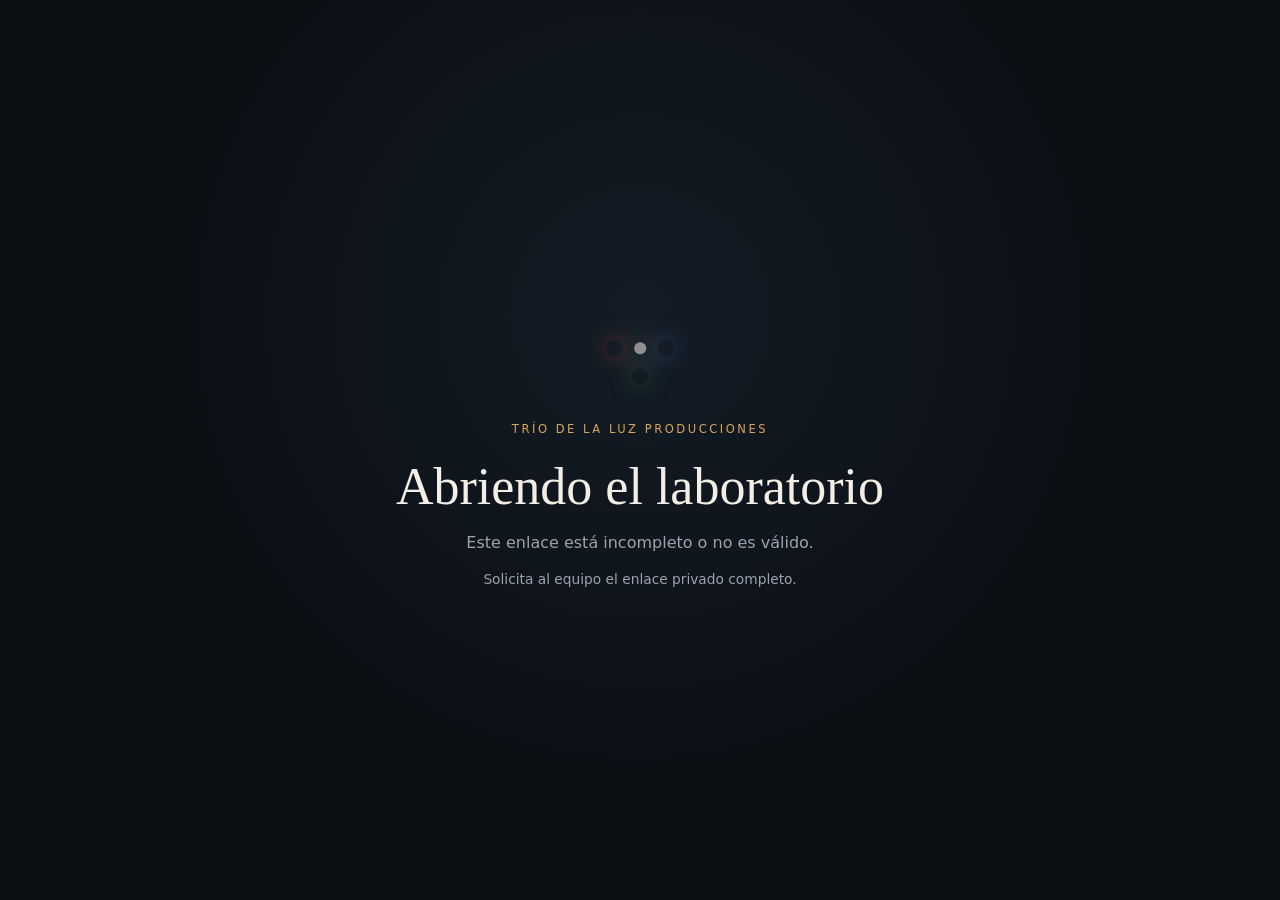
==== equipo/laboratorio-triangulo-141c6662b835bec7ed365e69/index.html @ 826d6dcb "Añadir laboratorio cifrado para acceso por enlace" ====
<!doctype html>
<html lang="es">
<head>
  <meta charset="utf-8">
  <meta name="viewport" content="width=device-width, initial-scale=1, viewport-fit=cover">
  <meta name="robots" content="noindex,nofollow,noarchive,nosnippet,noimageindex">
  <meta name="referrer" content="no-referrer">
  <title>Acceso privado · Trío de la Luz Producciones</title>
  <style>
    :root {
      color-scheme: dark;
      --night: #0b0e12;
      --stone: #1b212b;
      --white: #f4efe6;
      --muted: #9aa3af;
      --amber: #d8a657;
      --red: #d1503f;
      --blue: #4a7fb5;
      --green: #3f9b6e;
    }
    * { box-sizing: border-box; }
    body {
      min-height: 100vh;
      margin: 0;
      display: grid;
      place-items: center;
      padding: 2rem;
      background:
        radial-gradient(circle at 50% 35%, rgba(74,127,181,.12), transparent 34rem),
        var(--night);
      color: var(--white);
      font-family: Inter, system-ui, -apple-system, BlinkMacSystemFont, "Segoe UI", sans-serif;
    }
    main { width: min(34rem, 100%); text-align: center; }
    .mark {
      position: relative;
      width: 5rem;
      height: 5rem;
      margin: 0 auto 2rem;
      animation: breathe 2.4s ease-in-out infinite;
    }
    .mark span {
      position: absolute;
      top: 50%;
      left: 50%;
      width: 1rem;
      height: 1rem;
      border-radius: 50%;
      box-shadow: 0 0 1.4rem currentColor;
    }
    .mark span:nth-child(1) { color: var(--red); transform: translate(-2.1rem, -.5rem); }
    .mark span:nth-child(2) { color: var(--blue); transform: translate(1.1rem, -.5rem); }
    .mark span:nth-child(3) { color: var(--green); transform: translate(-.5rem, 1.25rem); }
    .mark::after {
      content: "";
      position: absolute;
      top: 50%;
      left: 50%;
      width: .72rem;
      height: .72rem;
      border-radius: 50%;
      background: var(--white);
      transform: translate(-50%, -50%);
      box-shadow: 0 0 1.8rem rgba(244,239,230,.85);
    }
    h1 {
      margin: 0 0 .8rem;
      font-family: Georgia, "Times New Roman", serif;
      font-size: clamp(2rem, 7vw, 3.25rem);
      font-weight: 400;
    }
    p { margin: 0 auto; color: var(--muted); line-height: 1.7; }
    .eyebrow {
      margin-bottom: 1.1rem;
      color: var(--amber);
      font-size: .72rem;
      letter-spacing: .22em;
      text-transform: uppercase;
    }
    #detail { margin-top: .75rem; font-size: .86rem; }
    html.error .mark { animation: none; opacity: .55; }
    @keyframes breathe { 50% { transform: scale(1.06); filter: brightness(1.16); } }
    @media (prefers-reduced-motion: reduce) { .mark { animation: none; } }
  </style>
</head>
<body>
  <main>
    <div class="mark" aria-hidden="true"><span></span><span></span><span></span></div>
    <p class="eyebrow">Trío de la Luz Producciones</p>
    <h1>Abriendo el laboratorio</h1>
    <p id="status" role="status" aria-live="polite">Verificando el enlace privado…</p>
    <p id="detail">El contenido se descifra únicamente en este dispositivo.</p>
    <noscript>Necesitas activar JavaScript para abrir este contenido.</noscript>
  </main>
  <script>
    (async () => {
      const status = document.getElementById("status");
      const detail = document.getElementById("detail");

      try {
        const token = location.hash.slice(1);
        if (!/^k1\.[A-Za-z0-9_-]{43}$/.test(token)) throw new Error("invalid-link");

        const encodedKey = token.slice(3);
        const base64 = encodedKey.replace(/-/g, "+").replace(/_/g, "/") + "=".repeat((4 - encodedKey.length % 4) % 4);
        const keyBytes = Uint8Array.from(atob(base64), character => character.charCodeAt(0));
        const response = await fetch("contenido.tlab", { cache: "no-store" });
        if (!response.ok) throw new Error("unavailable");

        const payload = new Uint8Array(await response.arrayBuffer());
        const magic = new TextDecoder().decode(payload.subarray(0, 4));
        if (magic !== "TDL1" || payload.length < 33) throw new Error("invalid-content");

        const iv = payload.subarray(4, 16);
        const encryptedContent = payload.subarray(16);
        const key = await crypto.subtle.importKey(
          "raw",
          keyBytes,
          { name: "AES-GCM" },
          false,
          ["decrypt"]
        );
        const plaintext = await crypto.subtle.decrypt(
          { name: "AES-GCM", iv, tagLength: 128 },
          key,
          encryptedContent
        );

        const html = new TextDecoder().decode(plaintext);
        document.open();
        document.write(html);
        document.close();
      } catch (error) {
        document.documentElement.classList.add("error");
        status.textContent = "Este enlace está incompleto o no es válido.";
        detail.textContent = "Solicita al equipo el enlace privado completo.";
      }
    })();
  </script>
</body>
</html>
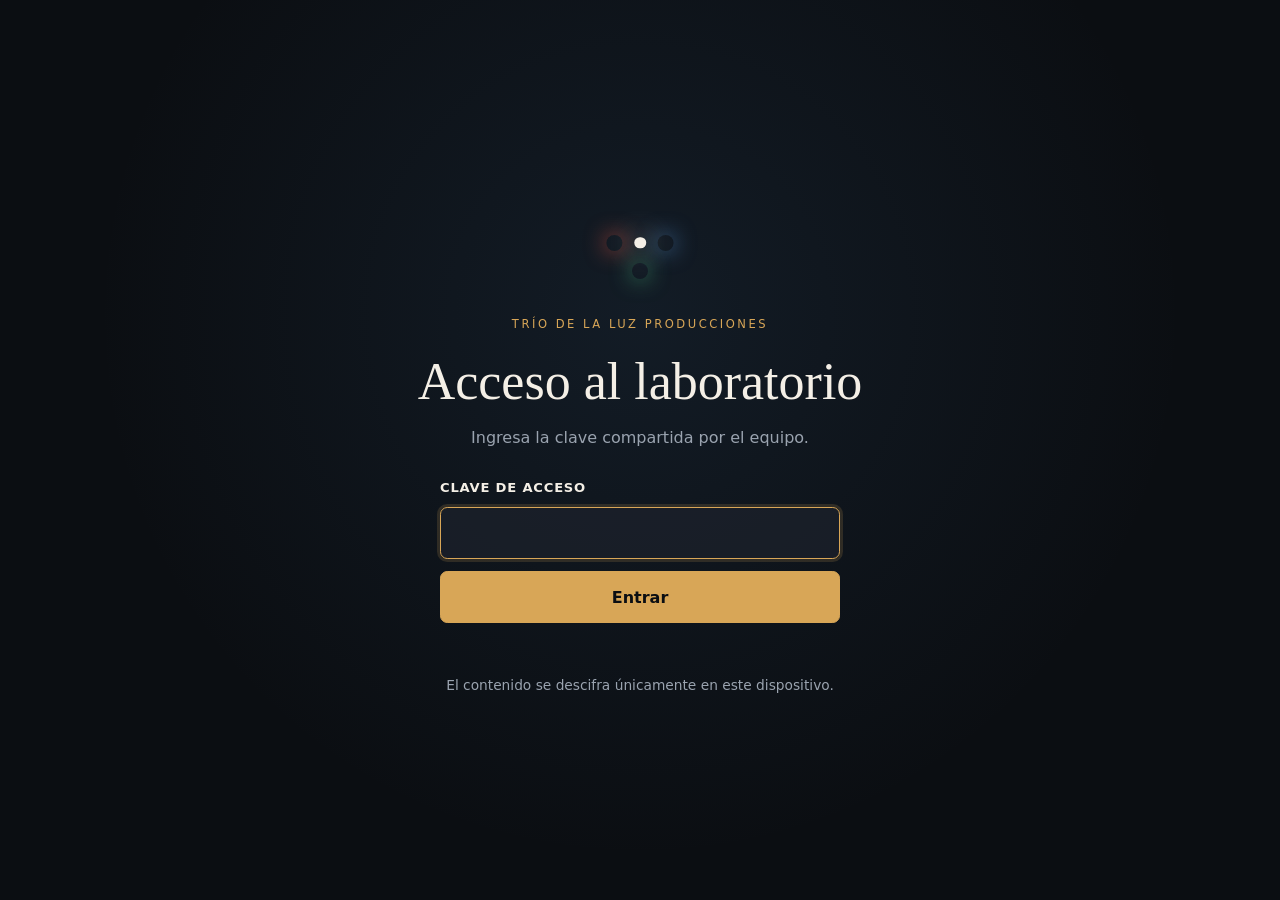
==== commit 07e4ab3a: "Add password gate for private lab" ====
--- a/equipo/laboratorio-triangulo-141c6662b835bec7ed365e69/index.html
+++ b/equipo/laboratorio-triangulo-141c6662b835bec7ed365e69/index.html
@@ -77,7 +77,50 @@
       letter-spacing: .22em;
       text-transform: uppercase;
     }
-    #detail { margin-top: .75rem; font-size: .86rem; }
+    form {
+      display: grid;
+      gap: .8rem;
+      width: min(25rem, 100%);
+      margin: 1.8rem auto 0;
+      text-align: left;
+    }
+    label {
+      color: var(--white);
+      font-size: .82rem;
+      font-weight: 650;
+      letter-spacing: .06em;
+      text-transform: uppercase;
+    }
+    input,
+    button {
+      width: 100%;
+      min-height: 3.2rem;
+      border-radius: .45rem;
+      font: inherit;
+    }
+    input {
+      border: 1px solid rgba(244,239,230,.22);
+      padding: .75rem 1rem;
+      background: rgba(27,33,43,.78);
+      color: var(--white);
+      outline: none;
+    }
+    input:focus {
+      border-color: var(--amber);
+      box-shadow: 0 0 0 3px rgba(216,166,87,.16);
+    }
+    button {
+      border: 1px solid var(--amber);
+      padding: .75rem 1rem;
+      background: var(--amber);
+      color: var(--night);
+      cursor: pointer;
+      font-weight: 750;
+    }
+    button:hover { filter: brightness(1.08); }
+    button:disabled { cursor: wait; opacity: .68; }
+    #status { min-height: 1.7rem; margin-top: 1rem; }
+    #detail { margin-top: .5rem; font-size: .86rem; }
     html.error .mark { animation: none; opacity: .55; }
     @keyframes breathe { 50% { transform: scale(1.06); filter: brightness(1.16); } }
     @media (prefers-reduced-motion: reduce) { .mark { animation: none; } }
@@ -87,54 +130,87 @@
   <main>
     <div class="mark" aria-hidden="true"><span></span><span></span><span></span></div>
     <p class="eyebrow">Trío de la Luz Producciones</p>
-    <h1>Abriendo el laboratorio</h1>
-    <p id="status" role="status" aria-live="polite">Verificando el enlace privado…</p>
+    <h1>Acceso al laboratorio</h1>
+    <p>Ingresa la clave compartida por el equipo.</p>
+    <form id="gate">
+      <label for="password">Clave de acceso</label>
+      <input id="password" name="password" type="password" autocomplete="current-password" required autofocus>
+      <button id="submit" type="submit">Entrar</button>
+    </form>
+    <p id="status" role="status" aria-live="polite"></p>
     <p id="detail">El contenido se descifra únicamente en este dispositivo.</p>
     <noscript>Necesitas activar JavaScript para abrir este contenido.</noscript>
   </main>
   <script>
-    (async () => {
+    (() => {
+      const form = document.getElementById("gate");
+      const passwordField = document.getElementById("password");
+      const submitButton = document.getElementById("submit");
       const status = document.getElementById("status");
       const detail = document.getElementById("detail");
 
-      try {
-        const token = location.hash.slice(1);
-        if (!/^k1\.[A-Za-z0-9_-]{43}$/.test(token)) throw new Error("invalid-link");
-
-        const encodedKey = token.slice(3);
-        const base64 = encodedKey.replace(/-/g, "+").replace(/_/g, "/") + "=".repeat((4 - encodedKey.length % 4) % 4);
-        const keyBytes = Uint8Array.from(atob(base64), character => character.charCodeAt(0));
-        const response = await fetch("contenido.tlab", { cache: "no-store" });
-        if (!response.ok) throw new Error("unavailable");
-
-        const payload = new Uint8Array(await response.arrayBuffer());
-        const magic = new TextDecoder().decode(payload.subarray(0, 4));
-        if (magic !== "TDL1" || payload.length < 33) throw new Error("invalid-content");
-
-        const iv = payload.subarray(4, 16);
-        const encryptedContent = payload.subarray(16);
-        const key = await crypto.subtle.importKey(
-          "raw",
-          keyBytes,
-          { name: "AES-GCM" },
-          false,
-          ["decrypt"]
-        );
-        const plaintext = await crypto.subtle.decrypt(
-          { name: "AES-GCM", iv, tagLength: 128 },
-          key,
-          encryptedContent
-        );
-
-        const html = new TextDecoder().decode(plaintext);
-        document.open();
-        document.write(html);
-        document.close();
-      } catch (error) {
-        document.documentElement.classList.add("error");
-        status.textContent = "Este enlace está incompleto o no es válido.";
-        detail.textContent = "Solicita al equipo el enlace privado completo.";
+      if (location.hash) {
+        history.replaceState(null, "", location.pathname + location.search);
       }
+
+      form.addEventListener("submit", async event => {
+        event.preventDefault();
+        const password = passwordField.value;
+        if (!password) return;
+
+        document.documentElement.classList.remove("error");
+        submitButton.disabled = true;
+        submitButton.textContent = "Verificando…";
+        status.textContent = "Comprobando la clave…";
+
+        try {
+          const response = await fetch("contenido.tlab", { cache: "no-store" });
+          if (!response.ok) throw new Error("unavailable");
+
+          const payload = new Uint8Array(await response.arrayBuffer());
+          const magic = new TextDecoder().decode(payload.subarray(0, 4));
+          if (magic !== "TDL2" || payload.length < 53) throw new Error("invalid-content");
+
+          const iterations = new DataView(payload.buffer, payload.byteOffset, payload.byteLength).getUint32(4, false);
+          if (iterations < 100000 || iterations > 2000000) throw new Error("invalid-content");
+
+          const salt = payload.subarray(8, 24);
+          const iv = payload.subarray(24, 36);
+          const encryptedContent = payload.subarray(36);
+          const keyMaterial = await crypto.subtle.importKey(
+            "raw",
+            new TextEncoder().encode(password),
+            "PBKDF2",
+            false,
+            ["deriveKey"]
+          );
+          const key = await crypto.subtle.deriveKey(
+            { name: "PBKDF2", salt, iterations, hash: "SHA-256" },
+            keyMaterial,
+            { name: "AES-GCM", length: 256 },
+            false,
+            ["decrypt"]
+          );
+          const plaintext = await crypto.subtle.decrypt(
+            { name: "AES-GCM", iv, tagLength: 128 },
+            key,
+            encryptedContent
+          );
+
+          const html = new TextDecoder().decode(plaintext);
+          document.open();
+          document.write(html);
+          document.close();
+        } catch (error) {
+          document.documentElement.classList.add("error");
+          status.textContent = "La clave no es correcta o el contenido no está disponible.";
+          detail.textContent = "Revisa la clave e inténtalo nuevamente.";
+          passwordField.value = "";
+          passwordField.focus();
+          submitButton.disabled = false;
+          submitButton.textContent = "Entrar";
+        }
+      });
     })();
   </script>
 </body>
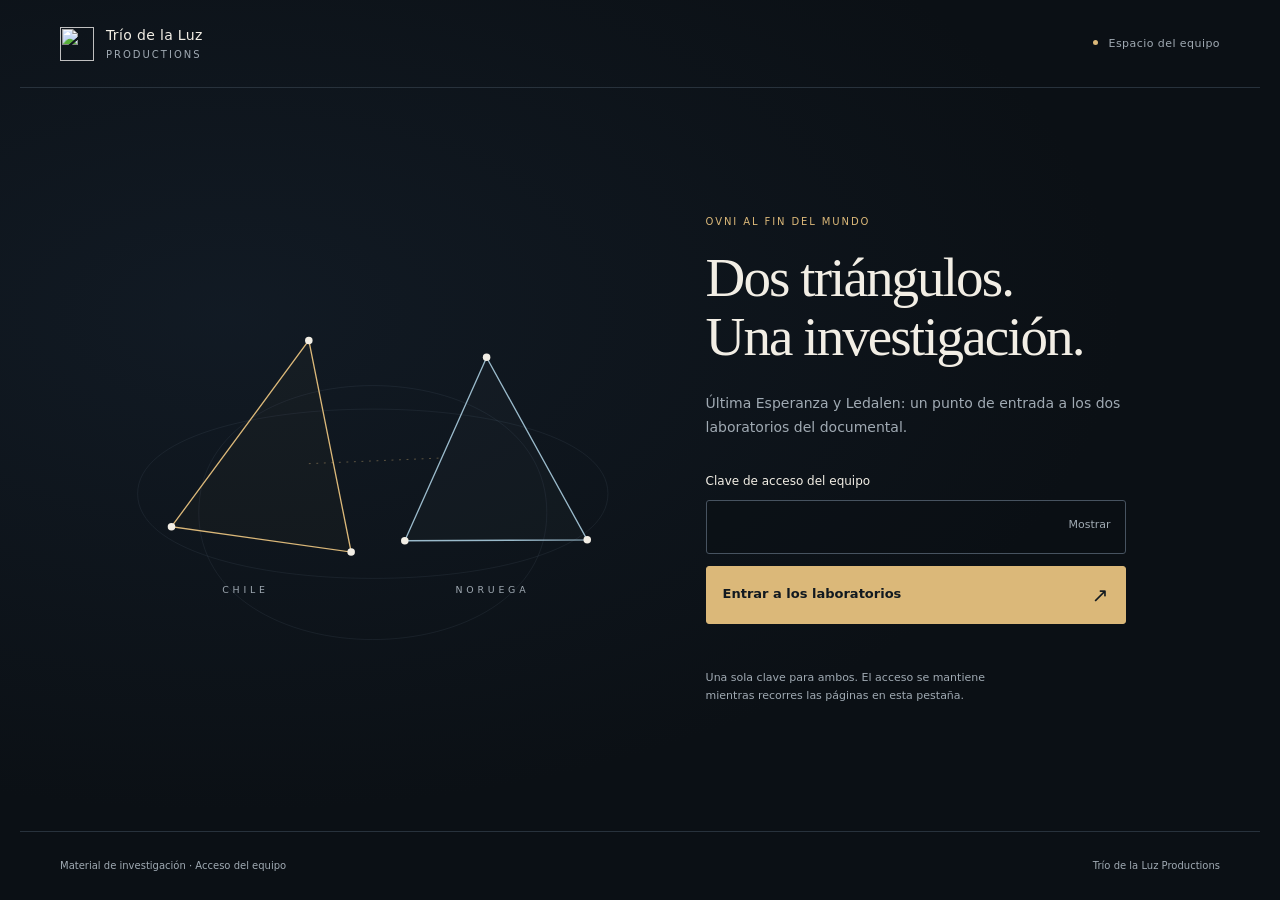
==== commit a9468cd1: "Añadir portada privada con acceso común a ambos laboratorios" ====
--- a/equipo/laboratorio-triangulo-141c6662b835bec7ed365e69/index.html
+++ b/equipo/laboratorio-triangulo-141c6662b835bec7ed365e69/index.html
@@ -2,216 +2,13 @@
 <html lang="es">
 <head>
   <meta charset="utf-8">
-  <meta name="viewport" content="width=device-width, initial-scale=1, viewport-fit=cover">
+  <meta name="viewport" content="width=device-width, initial-scale=1">
   <meta name="robots" content="noindex,nofollow,noarchive,nosnippet,noimageindex">
   <meta name="referrer" content="no-referrer">
-  <title>Acceso privado · Trío de la Luz Producciones</title>
-  <style>
-    :root {
-      color-scheme: dark;
-      --night: #0b0e12;
-      --stone: #1b212b;
-      --white: #f4efe6;
-      --muted: #9aa3af;
-      --amber: #d8a657;
-      --red: #d1503f;
-      --blue: #4a7fb5;
-      --green: #3f9b6e;
-    }
-    * { box-sizing: border-box; }
-    body {
-      min-height: 100vh;
-      margin: 0;
-      display: grid;
-      place-items: center;
-      padding: 2rem;
-      background:
-        radial-gradient(circle at 50% 35%, rgba(74,127,181,.12), transparent 34rem),
-        var(--night);
-      color: var(--white);
-      font-family: Inter, system-ui, -apple-system, BlinkMacSystemFont, "Segoe UI", sans-serif;
-    }
-    main { width: min(34rem, 100%); text-align: center; }
-    .mark {
-      position: relative;
-      width: 5rem;
-      height: 5rem;
-      margin: 0 auto 2rem;
-      animation: breathe 2.4s ease-in-out infinite;
-    }
-    .mark span {
-      position: absolute;
-      top: 50%;
-      left: 50%;
-      width: 1rem;
-      height: 1rem;
-      border-radius: 50%;
-      box-shadow: 0 0 1.4rem currentColor;
-    }
-    .mark span:nth-child(1) { color: var(--red); transform: translate(-2.1rem, -.5rem); }
-    .mark span:nth-child(2) { color: var(--blue); transform: translate(1.1rem, -.5rem); }
-    .mark span:nth-child(3) { color: var(--green); transform: translate(-.5rem, 1.25rem); }
-    .mark::after {
-      content: "";
-      position: absolute;
-      top: 50%;
-      left: 50%;
-      width: .72rem;
-      height: .72rem;
-      border-radius: 50%;
-      background: var(--white);
-      transform: translate(-50%, -50%);
-      box-shadow: 0 0 1.8rem rgba(244,239,230,.85);
-    }
-    h1 {
-      margin: 0 0 .8rem;
-      font-family: Georgia, "Times New Roman", serif;
-      font-size: clamp(2rem, 7vw, 3.25rem);
-      font-weight: 400;
-    }
-    p { margin: 0 auto; color: var(--muted); line-height: 1.7; }
-    .eyebrow {
-      margin-bottom: 1.1rem;
-      color: var(--amber);
-      font-size: .72rem;
-      letter-spacing: .22em;
-      text-transform: uppercase;
-    }
-    form {
-      display: grid;
-      gap: .8rem;
-      width: min(25rem, 100%);
-      margin: 1.8rem auto 0;
-      text-align: left;
-    }
-    label {
-      color: var(--white);
-      font-size: .82rem;
-      font-weight: 650;
-      letter-spacing: .06em;
-      text-transform: uppercase;
-    }
-    input,
-    button {
-      width: 100%;
-      min-height: 3.2rem;
-      border-radius: .45rem;
-      font: inherit;
-    }
-    input {
-      border: 1px solid rgba(244,239,230,.22);
-      padding: .75rem 1rem;
-      background: rgba(27,33,43,.78);
-      color: var(--white);
-      outline: none;
-    }
-    input:focus {
-      border-color: var(--amber);
-      box-shadow: 0 0 0 3px rgba(216,166,87,.16);
-    }
-    button {
-      border: 1px solid var(--amber);
-      padding: .75rem 1rem;
-      background: var(--amber);
-      color: var(--night);
-      cursor: pointer;
-      font-weight: 750;
-    }
-    button:hover { filter: brightness(1.08); }
-    button:disabled { cursor: wait; opacity: .68; }
-    #status { min-height: 1.7rem; margin-top: 1rem; }
-    #detail { margin-top: .5rem; font-size: .86rem; }
-    html.error .mark { animation: none; opacity: .55; }
-    @keyframes breathe { 50% { transform: scale(1.06); filter: brightness(1.16); } }
-    @media (prefers-reduced-motion: reduce) { .mark { animation: none; } }
-  </style>
+  <title>Los triángulos · Acceso del equipo</title>
+  <meta http-equiv="refresh" content="0;url=../triangulos/">
+  <script>location.replace(new URL("../triangulos/", location.href));</script>
+  <style>body{margin:0;min-height:100vh;display:grid;place-items:center;background:#0b1015;color:#f2eee5;font:16px/1.6 system-ui,sans-serif}a{color:#dbb879}</style>
 </head>
-<body>
-  <main>
-    <div class="mark" aria-hidden="true"><span></span><span></span><span></span></div>
-    <p class="eyebrow">Trío de la Luz Producciones</p>
-    <h1>Acceso al laboratorio</h1>
-    <p>Ingresa la clave compartida por el equipo.</p>
-    <form id="gate">
-      <label for="password">Clave de acceso</label>
-      <input id="password" name="password" type="password" autocomplete="current-password" required autofocus>
-      <button id="submit" type="submit">Entrar</button>
-    </form>
-    <p id="status" role="status" aria-live="polite"></p>
-    <p id="detail">El contenido se descifra únicamente en este dispositivo.</p>
-    <noscript>Necesitas activar JavaScript para abrir este contenido.</noscript>
-  </main>
-  <script>
-    (() => {
-      const form = document.getElementById("gate");
-      const passwordField = document.getElementById("password");
-      const submitButton = document.getElementById("submit");
-      const status = document.getElementById("status");
-      const detail = document.getElementById("detail");
-
-      if (location.hash) {
-        history.replaceState(null, "", location.pathname + location.search);
-      }
-
-      form.addEventListener("submit", async event => {
-        event.preventDefault();
-        const password = passwordField.value;
-        if (!password) return;
-
-        document.documentElement.classList.remove("error");
-        submitButton.disabled = true;
-        submitButton.textContent = "Verificando…";
-        status.textContent = "Comprobando la clave…";
-
-        try {
-          const response = await fetch("contenido.tlab", { cache: "no-store" });
-          if (!response.ok) throw new Error("unavailable");
-
-          const payload = new Uint8Array(await response.arrayBuffer());
-          const magic = new TextDecoder().decode(payload.subarray(0, 4));
-          if (magic !== "TDL2" || payload.length < 53) throw new Error("invalid-content");
-
-          const iterations = new DataView(payload.buffer, payload.byteOffset, payload.byteLength).getUint32(4, false);
-          if (iterations < 100000 || iterations > 2000000) throw new Error("invalid-content");
-
-          const salt = payload.subarray(8, 24);
-          const iv = payload.subarray(24, 36);
-          const encryptedContent = payload.subarray(36);
-          const keyMaterial = await crypto.subtle.importKey(
-            "raw",
-            new TextEncoder().encode(password),
-            "PBKDF2",
-            false,
-            ["deriveKey"]
-          );
-          const key = await crypto.subtle.deriveKey(
-            { name: "PBKDF2", salt, iterations, hash: "SHA-256" },
-            keyMaterial,
-            { name: "AES-GCM", length: 256 },
-            false,
-            ["decrypt"]
-          );
-          const plaintext = await crypto.subtle.decrypt(
-            { name: "AES-GCM", iv, tagLength: 128 },
-            key,
-            encryptedContent
-          );
-
-          const html = new TextDecoder().decode(plaintext);
-          document.open();
-          document.write(html);
-          document.close();
-        } catch (error) {
-          document.documentElement.classList.add("error");
-          status.textContent = "La clave no es correcta o el contenido no está disponible.";
-          detail.textContent = "Revisa la clave e inténtalo nuevamente.";
-          passwordField.value = "";
-          passwordField.focus();
-          submitButton.disabled = false;
-          submitButton.textContent = "Entrar";
-        }
-      });
-    })();
-  </script>
-</body>
+<body><p><a href="../triangulos/">Entrar a los dos laboratorios</a></p></body>
 </html>
